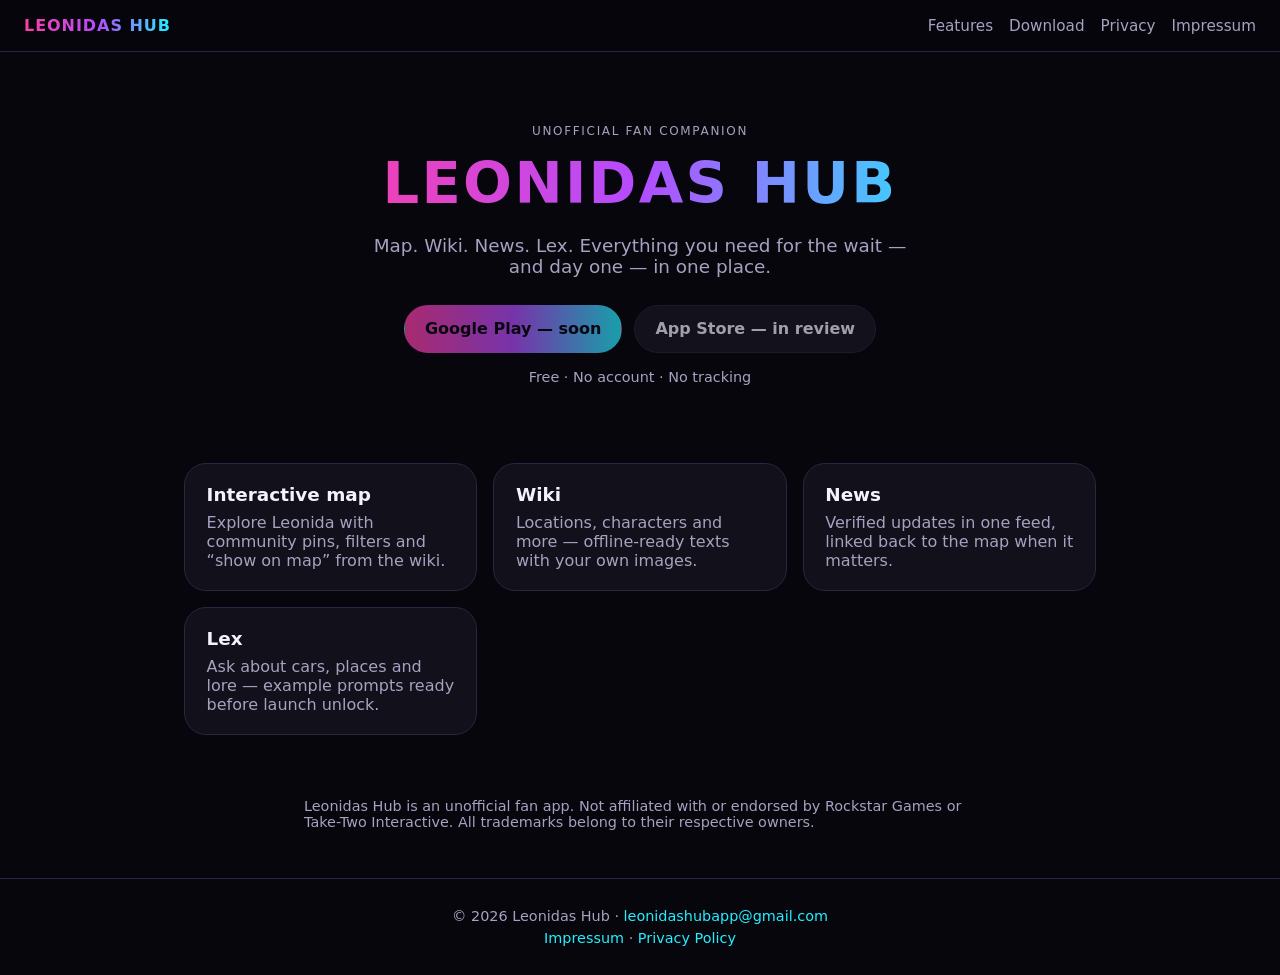
==== index.html @ 1f3e11db "Initial Leonidas Hub landing + Impressum + brand tokens" ====
<!DOCTYPE html>
<html lang="en">
<head>
  <meta charset="utf-8" />
  <meta name="viewport" content="width=device-width, initial-scale=1" />
  <title>Leonidas Hub — Unofficial GTA VI Companion</title>
  <meta name="description" content="Map, Wiki, News and Lex in one unofficial Grand Theft Auto VI companion app." />
  <meta name="theme-color" content="#07060C" />
  <link rel="stylesheet" href="brand/tokens.css" />
  <link rel="stylesheet" href="styles.css" />
</head>
<body>
  <header class="top">
    <a class="logo" href="/">LEONIDAS HUB</a>
    <nav>
      <a href="#features">Features</a>
      <a href="#download">Download</a>
      <a href="https://strxightflushapps.github.io/privacy/">Privacy</a>
      <a href="impressum.html">Impressum</a>
    </nav>
  </header>

  <main>
    <section class="hero">
      <p class="eyebrow">Unofficial fan companion</p>
      <h1 class="title">LEONIDAS HUB</h1>
      <p class="lede">Map. Wiki. News. Lex. Everything you need for the wait — and day one — in one place.</p>
      <div class="cta" id="download">
        <a class="btn btn-primary" href="#download" aria-disabled="true">Google Play — soon</a>
        <a class="btn btn-ghost" href="#download" aria-disabled="true">App Store — in review</a>
      </div>
      <p class="fine">Free · No account · No tracking</p>
    </section>

    <section class="features" id="features">
      <article>
        <h2>Interactive map</h2>
        <p>Explore Leonida with community pins, filters and “show on map” from the wiki.</p>
      </article>
      <article>
        <h2>Wiki</h2>
        <p>Locations, characters and more — offline-ready texts with your own images.</p>
      </article>
      <article>
        <h2>News</h2>
        <p>Verified updates in one feed, linked back to the map when it matters.</p>
      </article>
      <article>
        <h2>Lex</h2>
        <p>Ask about cars, places and lore — example prompts ready before launch unlock.</p>
      </article>
    </section>

    <section class="disclaimer">
      <p>Leonidas Hub is an unofficial fan app. Not affiliated with or endorsed by Rockstar Games or Take-Two Interactive. All trademarks belong to their respective owners.</p>
    </section>
  </main>

  <footer>
    <p>© <span id="y"></span> Leonidas Hub · <a href="mailto:leonidashubapp@gmail.com">leonidashubapp@gmail.com</a></p>
    <p><a href="impressum.html">Impressum</a> · <a href="https://strxightflushapps.github.io/privacy/">Privacy Policy</a></p>
  </footer>
  <script>document.getElementById('y').textContent = new Date().getFullYear()</script>
</body>
</html>
---- brand/tokens.css ----
:root {
  --lh-pink: #FF3EA5;
  --lh-purple: #B44CFF;
  --lh-cyan: #22F0FF;
  --lh-bg: #07060C;
  --lh-bg-elevated: #12101A;
  --lh-surface: #1A1726;
  --lh-text: #F5F2FF;
  --lh-text-muted: #A8A0C0;
  --lh-border: #2A2540;
  --lh-radius-md: 14px;
  --lh-radius-lg: 22px;
  --lh-title-gradient: linear-gradient(90deg, #FF3EA5 0%, #B44CFF 50%, #22F0FF 100%);
  --lh-font: system-ui, -apple-system, Segoe UI, Roboto, sans-serif;
}
---- styles.css ----
* { box-sizing: border-box; }
html { scroll-behavior: smooth; }
body {
  margin: 0;
  font-family: var(--lh-font);
  background: var(--lh-bg);
  color: var(--lh-text);
  min-height: 100vh;
}
a { color: var(--lh-cyan); text-decoration: none; }
a:hover { text-decoration: underline; }

.top {
  display: flex;
  align-items: center;
  justify-content: space-between;
  gap: 1rem;
  padding: 1rem 1.5rem;
  border-bottom: 1px solid var(--lh-border);
  position: sticky;
  top: 0;
  background: rgba(7,6,12,.9);
  backdrop-filter: blur(10px);
  z-index: 10;
}
.logo {
  font-weight: 800;
  letter-spacing: .06em;
  background: var(--lh-title-gradient);
  -webkit-background-clip: text;
  background-clip: text;
  color: transparent;
  text-decoration: none;
}
nav { display: flex; gap: 1rem; flex-wrap: wrap; }
nav a { color: var(--lh-text-muted); font-size: .95rem; }
nav a:hover { color: var(--lh-text); }

.hero {
  padding: 4.5rem 1.5rem 3rem;
  max-width: 720px;
  margin: 0 auto;
  text-align: center;
}
.eyebrow {
  color: var(--lh-text-muted);
  text-transform: uppercase;
  letter-spacing: .14em;
  font-size: .75rem;
  margin: 0 0 .75rem;
}
.title {
  margin: 0;
  font-size: clamp(2.2rem, 8vw, 3.6rem);
  font-weight: 800;
  letter-spacing: .04em;
  background: var(--lh-title-gradient);
  -webkit-background-clip: text;
  background-clip: text;
  color: transparent;
}
.lede {
  margin: 1.1rem auto 0;
  color: var(--lh-text-muted);
  font-size: 1.15rem;
  max-width: 34rem;
}
.cta {
  display: flex;
  flex-wrap: wrap;
  gap: .75rem;
  justify-content: center;
  margin-top: 1.75rem;
}
.btn {
  display: inline-flex;
  align-items: center;
  justify-content: center;
  padding: .85rem 1.25rem;
  border-radius: 999px;
  font-weight: 650;
  border: 1px solid transparent;
  text-decoration: none;
}
.btn-primary {
  background: var(--lh-title-gradient);
  color: #0a0712;
}
.btn-ghost {
  border-color: var(--lh-border);
  color: var(--lh-text);
  background: var(--lh-surface);
}
.btn[aria-disabled="true"] { opacity: .65; pointer-events: none; }
.fine { margin-top: 1rem; color: var(--lh-text-muted); font-size: .9rem; }

.features {
  display: grid;
  grid-template-columns: repeat(auto-fit, minmax(220px, 1fr));
  gap: 1rem;
  max-width: 960px;
  margin: 0 auto;
  padding: 1rem 1.5rem 3rem;
}
.features article {
  background: var(--lh-bg-elevated);
  border: 1px solid var(--lh-border);
  border-radius: var(--lh-radius-lg);
  padding: 1.25rem 1.35rem;
}
.features h2 { margin: 0 0 .5rem; font-size: 1.15rem; }
.features p { margin: 0; color: var(--lh-text-muted); }

.disclaimer {
  max-width: 720px;
  margin: 0 auto 3rem;
  padding: 0 1.5rem;
  color: var(--lh-text-muted);
  font-size: .9rem;
}

footer {
  border-top: 1px solid var(--lh-border);
  padding: 1.5rem;
  text-align: center;
  color: var(--lh-text-muted);
  font-size: .9rem;
}
footer p { margin: .35rem 0; }

@media (max-width: 640px) {
  .top { flex-direction: column; align-items: flex-start; }
}
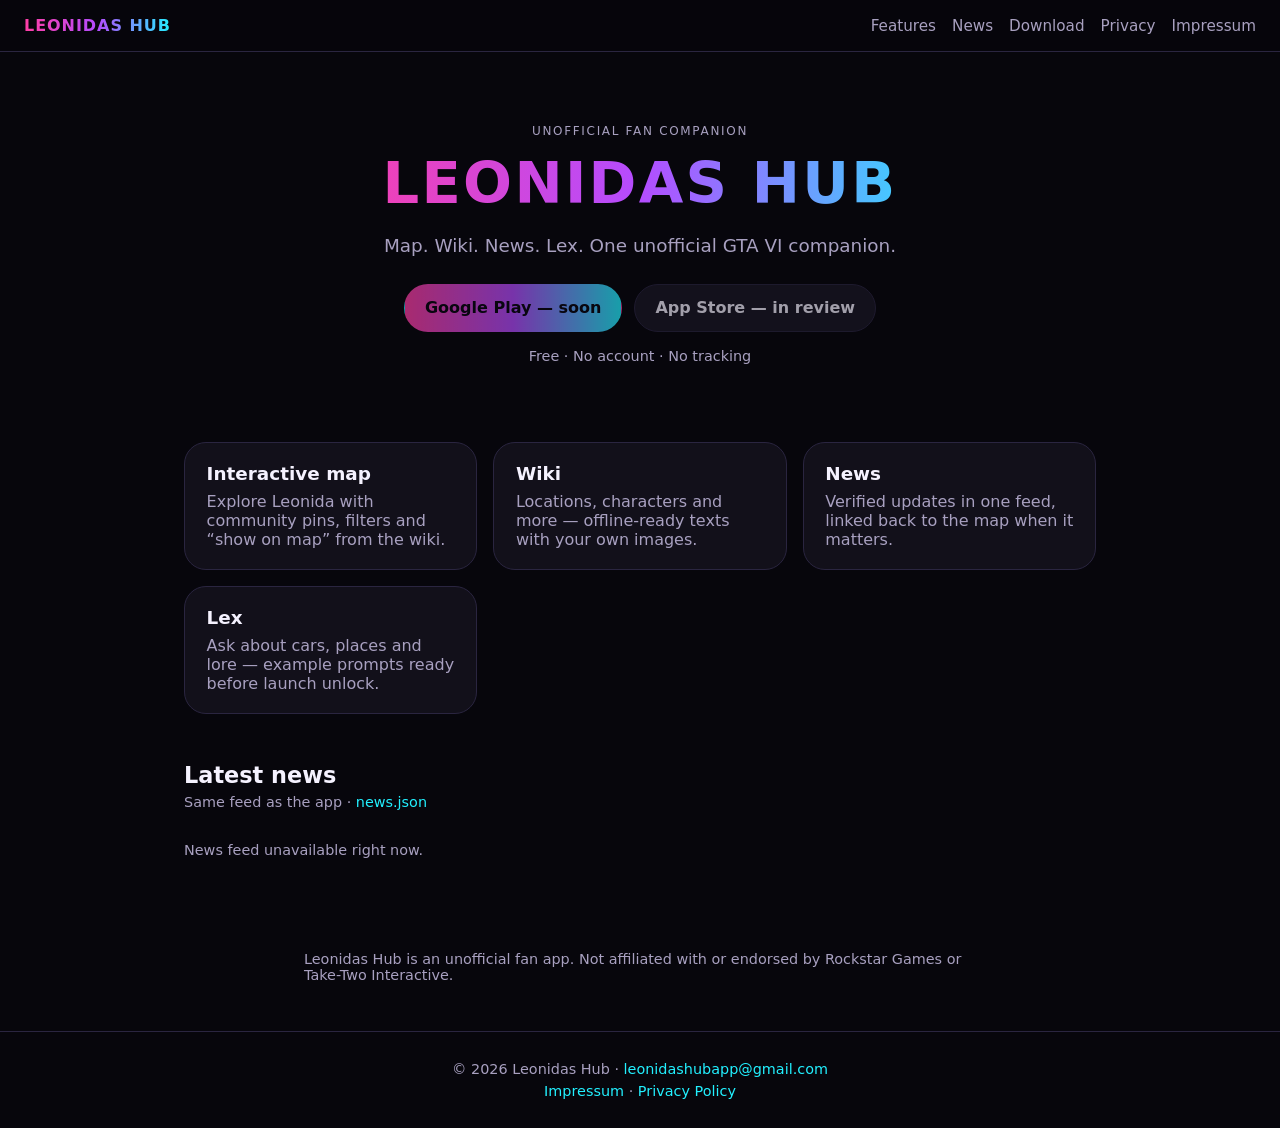
==== commit ad0815fb: "Shared content contract + live news from app feed" ====
--- a/index.html
+++ b/index.html
@@ -14,8 +14,9 @@
     <a class="logo" href="/">LEONIDAS HUB</a>
     <nav>
       <a href="#features">Features</a>
+      <a href="#news">News</a>
       <a href="#download">Download</a>
-      <a href="https://strxightflushapps.github.io/privacy/">Privacy</a>
+      <a href="privacy.html">Privacy</a>
       <a href="impressum.html">Impressum</a>
     </nav>
   </header>
@@ -24,7 +25,7 @@
     <section class="hero">
       <p class="eyebrow">Unofficial fan companion</p>
       <h1 class="title">LEONIDAS HUB</h1>
-      <p class="lede">Map. Wiki. News. Lex. Everything you need for the wait — and day one — in one place.</p>
+      <p class="lede" id="tagline">Map. Wiki. News. Lex. Everything you need for the wait — and day one — in one place.</p>
       <div class="cta" id="download">
         <a class="btn btn-primary" href="#download" aria-disabled="true">Google Play — soon</a>
         <a class="btn btn-ghost" href="#download" aria-disabled="true">App Store — in review</a>
@@ -32,34 +33,67 @@
       <p class="fine">Free · No account · No tracking</p>
     </section>
 
-    <section class="features" id="features">
-      <article>
-        <h2>Interactive map</h2>
-        <p>Explore Leonida with community pins, filters and “show on map” from the wiki.</p>
-      </article>
-      <article>
-        <h2>Wiki</h2>
-        <p>Locations, characters and more — offline-ready texts with your own images.</p>
-      </article>
-      <article>
-        <h2>News</h2>
-        <p>Verified updates in one feed, linked back to the map when it matters.</p>
-      </article>
-      <article>
-        <h2>Lex</h2>
-        <p>Ask about cars, places and lore — example prompts ready before launch unlock.</p>
-      </article>
+    <section class="features" id="features" aria-label="Features"></section>
+
+    <section class="news" id="news">
+      <div class="section-head">
+        <h2>Latest news</h2>
+        <p class="section-sub">Same feed as the app · <a href="https://strxightflushapps.github.io/news/news.json">news.json</a></p>
+      </div>
+      <div class="news-list" id="news-list">
+        <p class="fine">Loading…</p>
+      </div>
     </section>
 
     <section class="disclaimer">
-      <p>Leonidas Hub is an unofficial fan app. Not affiliated with or endorsed by Rockstar Games or Take-Two Interactive. All trademarks belong to their respective owners.</p>
+      <p id="disclaimer">Leonidas Hub is an unofficial fan app. Not affiliated with or endorsed by Rockstar Games or Take-Two Interactive. All trademarks belong to their respective owners.</p>
     </section>
   </main>
 
   <footer>
     <p>© <span id="y"></span> Leonidas Hub · <a href="mailto:leonidashubapp@gmail.com">leonidashubapp@gmail.com</a></p>
-    <p><a href="impressum.html">Impressum</a> · <a href="https://strxightflushapps.github.io/privacy/">Privacy Policy</a></p>
+    <p><a href="impressum.html">Impressum</a> · <a href="privacy.html">Privacy Policy</a></p>
   </footer>
-  <script>document.getElementById('y').textContent = new Date().getFullYear()</script>
+
+  <script>
+    document.getElementById('y').textContent = new Date().getFullYear()
+
+    const NEWS_URL = 'https://strxightflushapps.github.io/news/news.json'
+    const TOKENS_URL = 'brand/tokens.json'
+
+    function esc(s) {
+      return String(s ?? '').replace(/[&<>"']/g, c => ({'&':'&amp;','<':'&lt;','>':'&gt;','"':'&quot;',"'":'&#39;'}[c]))
+    }
+
+    fetch(TOKENS_URL).then(r => r.json()).then(t => {
+      if (t.copy?.tagline) document.getElementById('tagline').textContent = t.copy.tagline
+      if (t.copy?.disclaimer) document.getElementById('disclaimer').textContent = t.copy.disclaimer
+      const box = document.getElementById('features')
+      const feats = t.features || []
+      box.innerHTML = feats.map(f =>
+        `<article><h2>${esc(f.title)}</h2><p>${esc(f.blurb)}</p></article>`
+      ).join('')
+    }).catch(() => {})
+
+    fetch(NEWS_URL).then(r => r.json()).then(feed => {
+      const items = (feed.items || []).slice(0, 6)
+      const box = document.getElementById('news-list')
+      if (!items.length) {
+        box.innerHTML = '<p class="fine">No news yet.</p>'
+        return
+      }
+      box.innerHTML = items.map(n => {
+        const href = n.url ? `href="${esc(n.url)}" target="_blank" rel="noopener noreferrer"` : ''
+        const badge = n.badge ? `<span class="badge">${esc(n.badge)}</span>` : ''
+        return `<article class="news-card">
+          <div class="news-meta"><time>${esc(n.date || '')}</time> ${badge}<span class="src">${esc(n.source || '')}</span></div>
+          <h3>${n.url ? `<a ${href}>${esc(n.title)}</a>` : esc(n.title)}</h3>
+          <p>${esc(n.summary || '')}</p>
+        </article>`
+      }).join('')
+    }).catch(() => {
+      document.getElementById('news-list').innerHTML = '<p class="fine">News feed unavailable right now.</p>'
+    })
+  </script>
 </body>
 </html>
--- a/styles.css
+++ b/styles.css
@@ -131,3 +131,46 @@
 @media (max-width: 640px) {
   .top { flex-direction: column; align-items: flex-start; }
 }
+
+.section-head {
+  max-width: 960px;
+  margin: 0 auto;
+  padding: 0 1.5rem 1rem;
+}
+.section-head h2 { margin: 0; font-size: 1.4rem; }
+.section-sub { margin: .35rem 0 0; color: var(--lh-text-muted); font-size: .9rem; }
+
+.news { padding-bottom: 2rem; }
+.news-list {
+  display: grid;
+  gap: 1rem;
+  max-width: 960px;
+  margin: 0 auto;
+  padding: 0 1.5rem 2rem;
+}
+.news-card {
+  background: var(--lh-bg-elevated);
+  border: 1px solid var(--lh-border);
+  border-radius: var(--lh-radius-lg);
+  padding: 1.15rem 1.35rem;
+}
+.news-card h3 { margin: .35rem 0 .5rem; font-size: 1.05rem; }
+.news-card h3 a { color: var(--lh-text); }
+.news-card p { margin: 0; color: var(--lh-text-muted); }
+.news-meta {
+  display: flex;
+  flex-wrap: wrap;
+  gap: .5rem .75rem;
+  align-items: center;
+  color: var(--lh-text-muted);
+  font-size: .8rem;
+}
+.badge {
+  display: inline-block;
+  padding: .1rem .55rem;
+  border-radius: 999px;
+  border: 1px solid var(--lh-border);
+  color: var(--lh-cyan);
+  font-size: .75rem;
+}
+.src { opacity: .85; }
